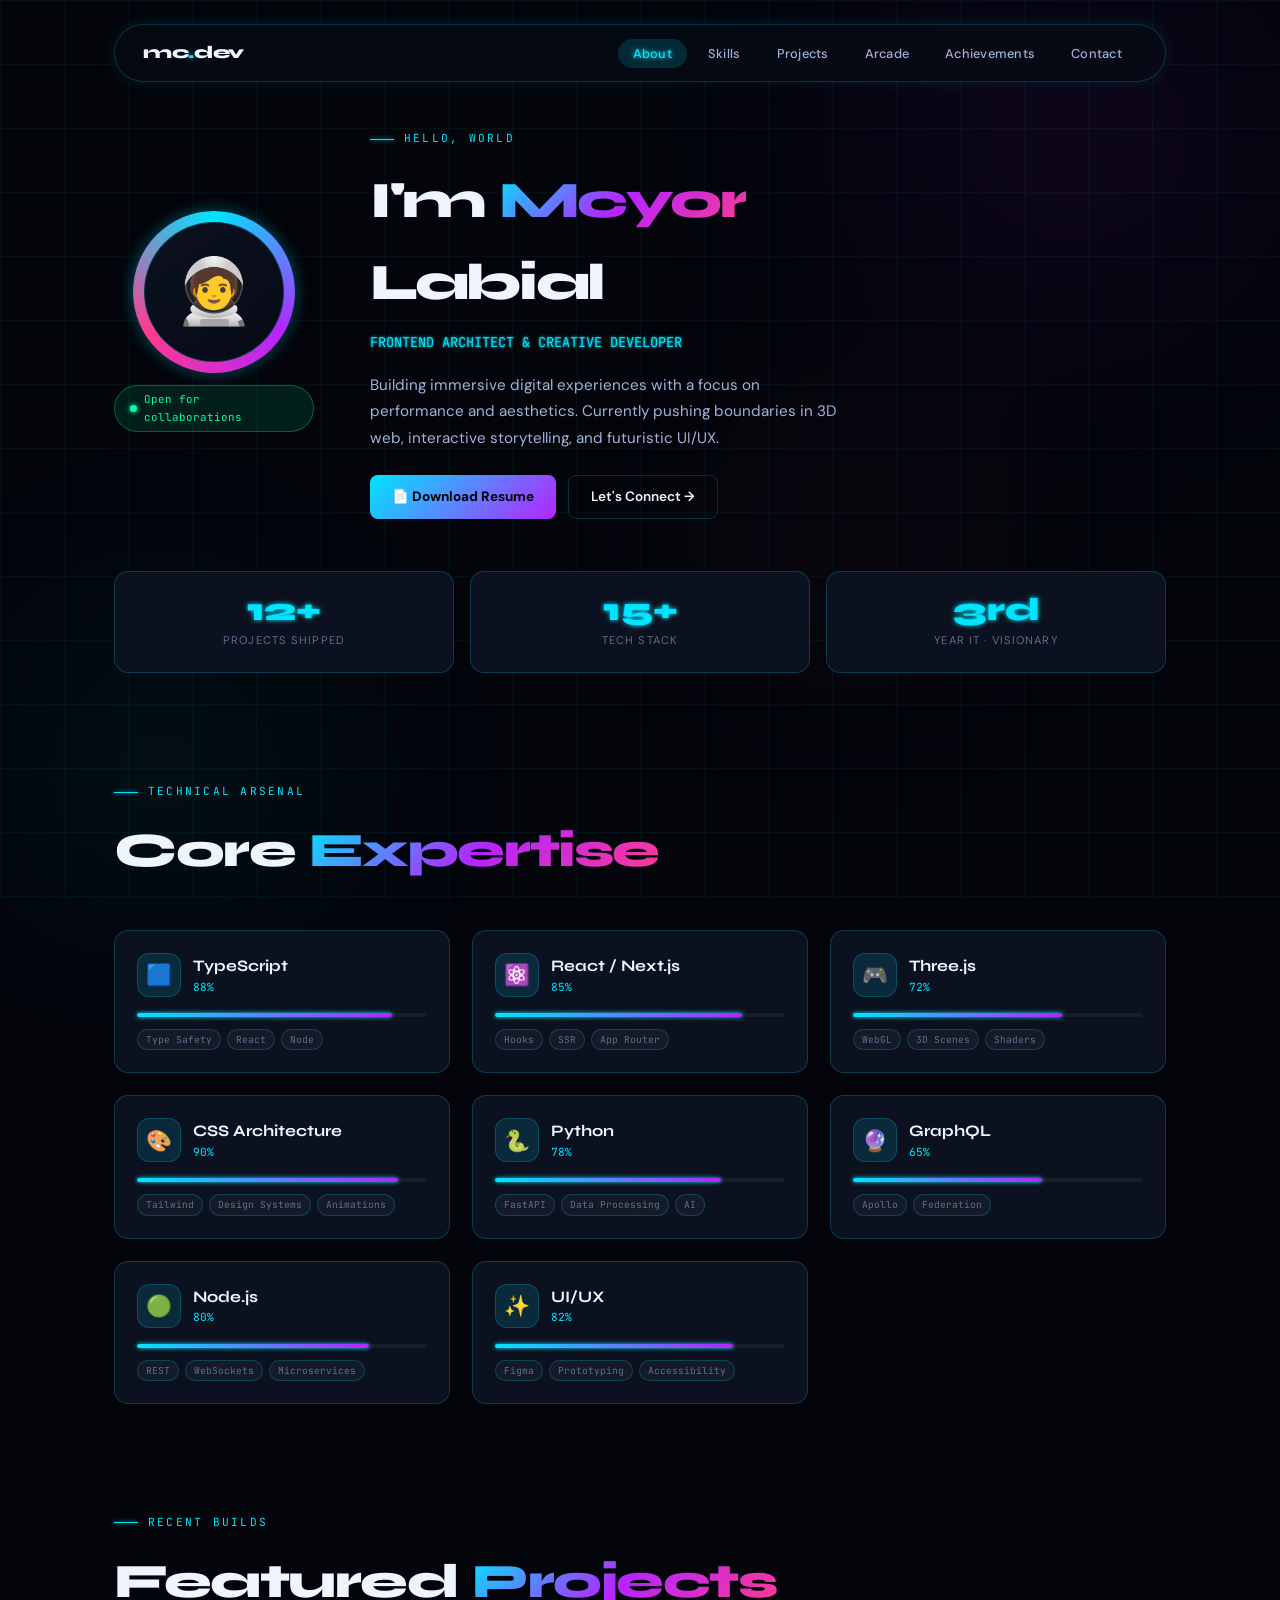
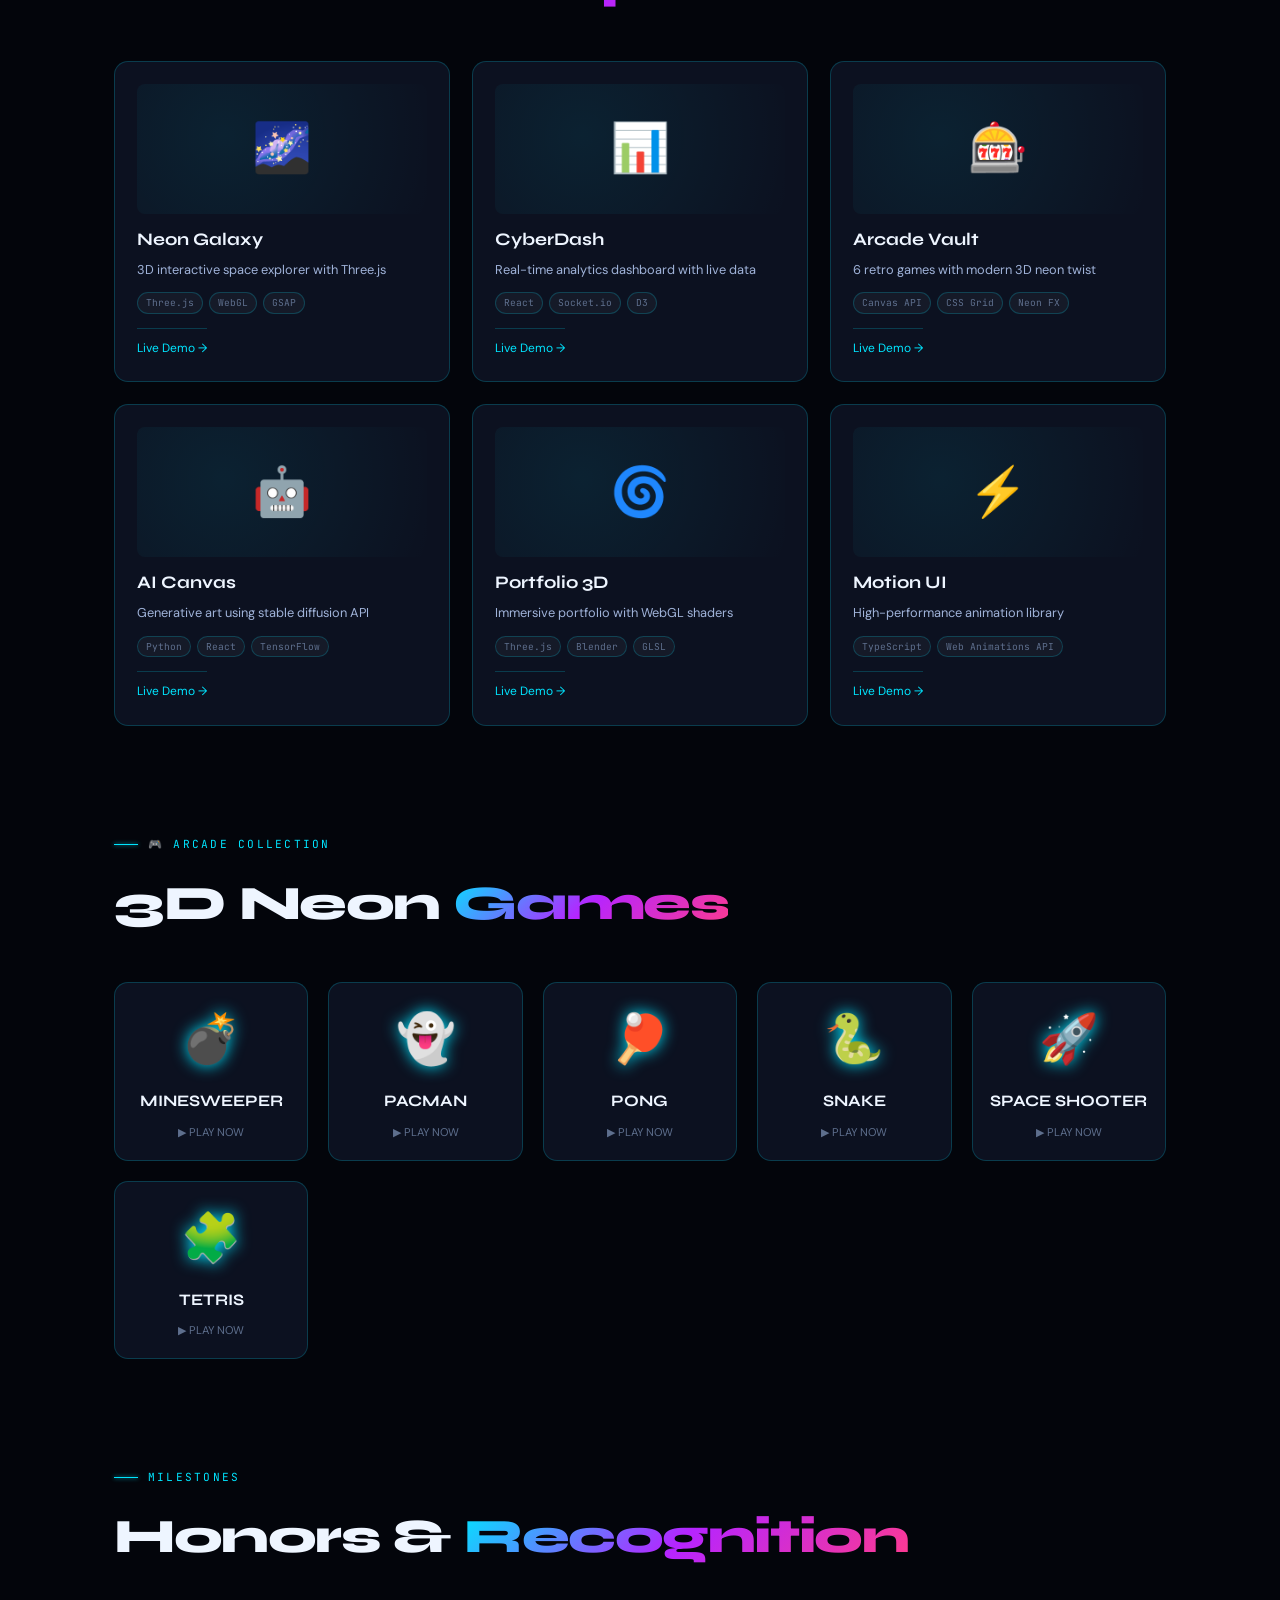
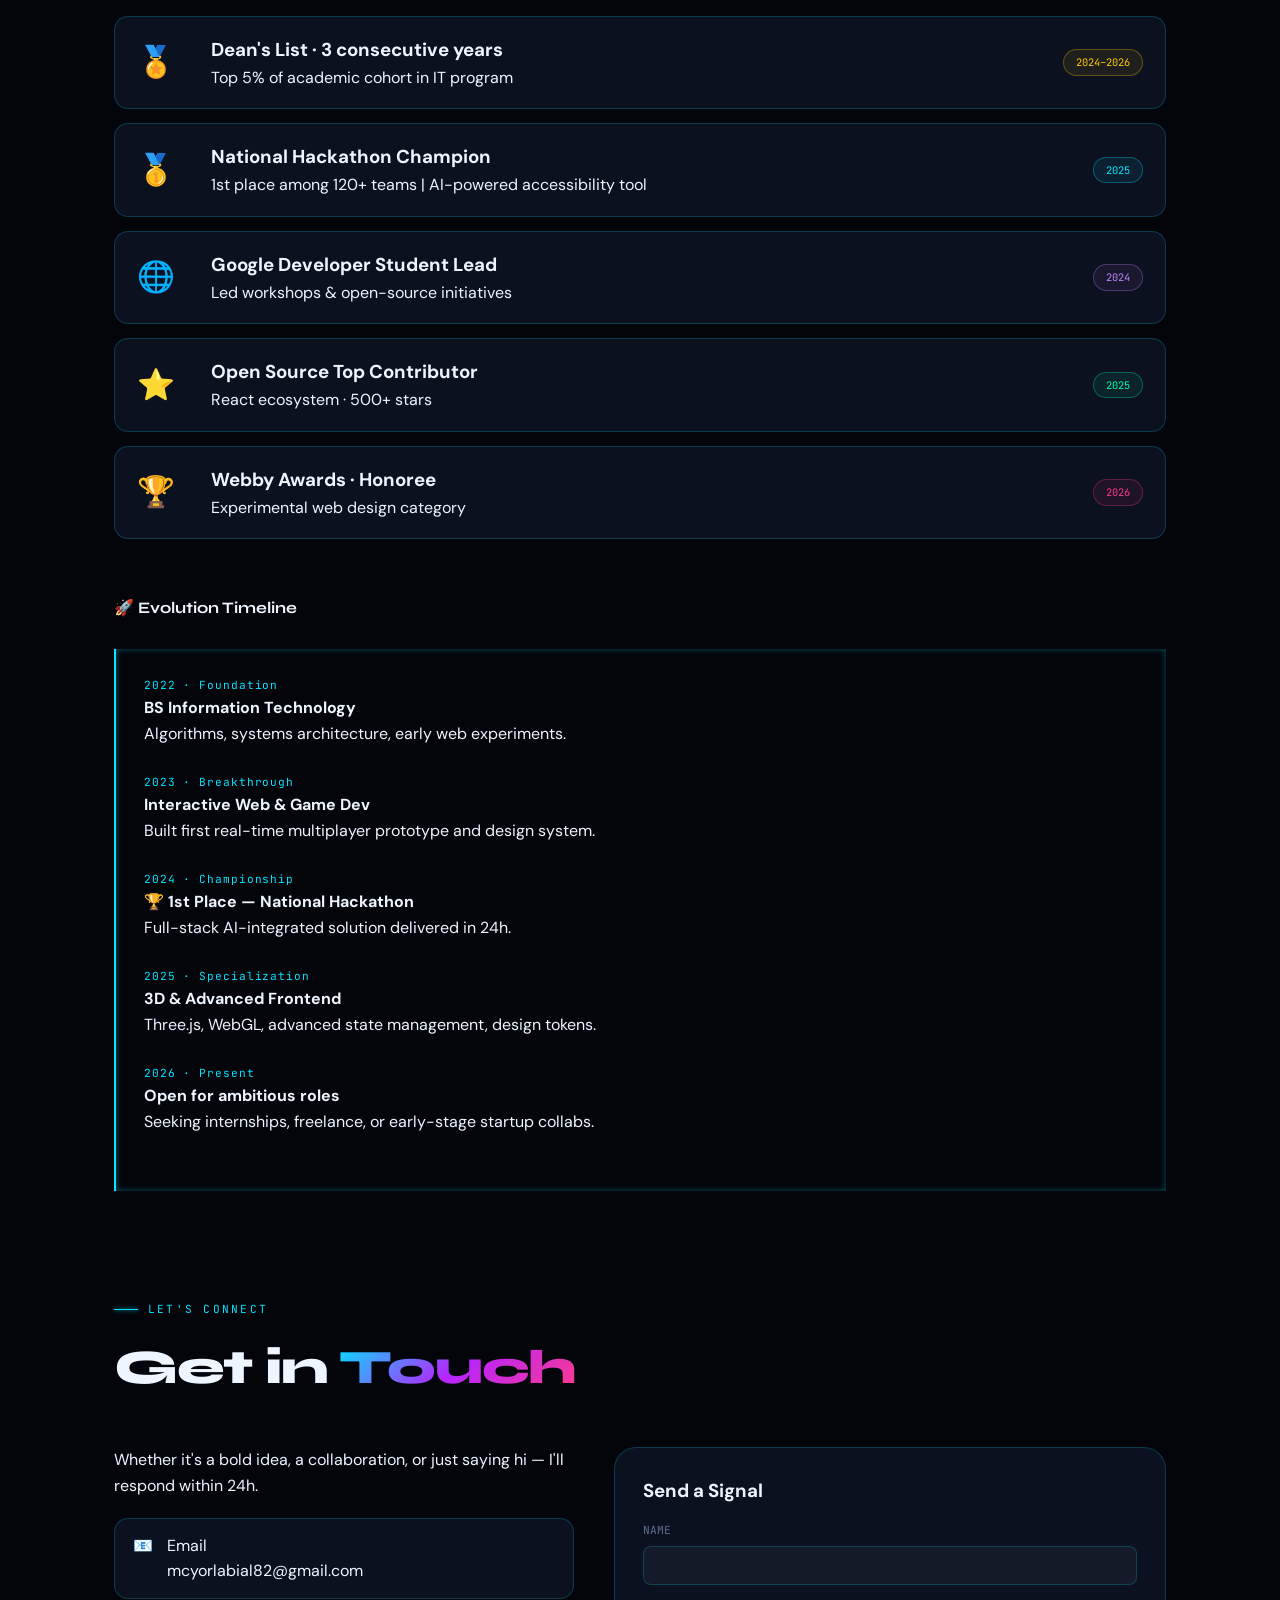
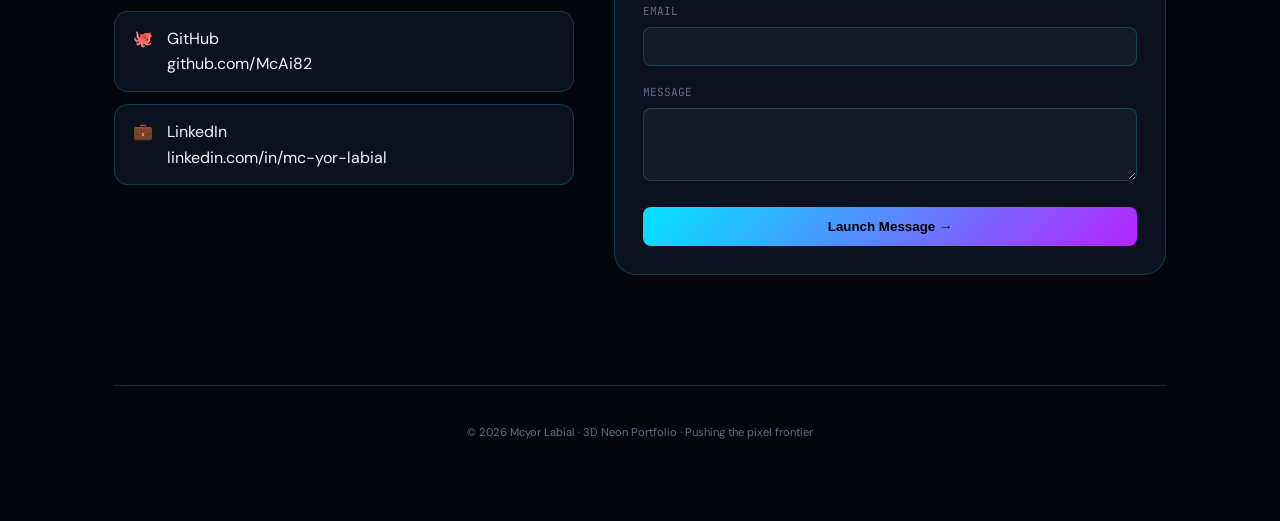
==== index.html @ 3d8fa208 "Create index.html as the main entry point for the portfolio website" ====
<!doctype html>
<html lang="en">
  <head>
    <meta charset="UTF-8" />
    <meta name="viewport" content="width=device-width, initial-scale=1.0" />
    <meta
      name="description"
      content="Mcyor Labial — IT Student & Frontend Architect. Modern web experiences with 3D neon aesthetics."
    />
    <meta name="author" content="Mcyor Labial" />
    <title>Mcyor Labial · 3D Neon Portfolio | Arcade Collection</title>

    <!-- fonts -->
    <link
      href="https://fonts.googleapis.com/css2?family=Syne:wght@400;600;700;800&family=DM+Sans:ital,wght@0,300;0,400;0,500;0,600;1,400&family=JetBrains+Mono:wght@400;500&display=swap"
      rel="stylesheet"
    />
    <link rel="stylesheet" href="styles.css" />
  </head>
  <body>
    <div class="aurora">
      <div class="aurora-orb"></div>
      <div class="aurora-orb"></div>
      <div class="aurora-orb"></div>
    </div>
    <div id="particles"></div>

    <div class="wrap">
      <nav id="navbar">
        <a
          href="#"
          class="logo"
          onclick="
            scrollToSection('about');
            return false;
          "
          >mc<em>.</em>dev</a
        >
        <button class="hamburger" id="hamburgerBtn">
          <span></span><span></span><span></span>
        </button>
        <ul class="nav-links" id="navLinks">
          <li><a href="#" data-section="about" class="active">About</a></li>
          <li><a href="#" data-section="skills">Skills</a></li>
          <li><a href="#" data-section="projects">Projects</a></li>
          <li><a href="#" data-section="games">Arcade</a></li>
          <li><a href="#" data-section="achievements">Achievements</a></li>
          <li><a href="#" data-section="contact">Contact</a></li>
        </ul>
      </nav>

      <section id="about" class="section">
        <div class="about-grid">
          <div class="avatar-wrap reveal">
            <div class="avatar">
              <div class="avatar-ring"></div>
              <div class="avatar-face">🧑‍🚀</div>
            </div>
            <div class="avail-badge pulse-glow">
              <span class="avail-dot"></span>Open for collaborations
            </div>
          </div>
          <div class="about-copy">
            <div class="s-label reveal">Hello, World</div>
            <h1 class="reveal blink-text">I'm <em>Mcyor</em><br />Labial</h1>
            <p class="role-tag reveal blink-cyan">
              FRONTEND ARCHITECT & CREATIVE DEVELOPER
            </p>
            <p class="bio reveal">
              Building immersive digital experiences with a focus on performance
              and aesthetics. Currently pushing boundaries in 3D web,
              interactive storytelling, and futuristic UI/UX.
            </p>
            <div class="btn-row reveal">
              <a href="cv.html" target="_blank" class="btn btn-solid"
                >📄 Download Resume</a
              >
              <a
                href="#"
                class="btn btn-ghost"
                onclick="
                  scrollToSection('contact');
                  return false;
                "
                >Let's Connect →</a
              >
            </div>
          </div>
        </div>
        <div class="stats-row">
          <div class="stat-card reveal blink-border">
            <div class="stat-n" id="stat1">0+</div>
            <div class="stat-l">Projects Shipped</div>
          </div>
          <div class="stat-card reveal blink-border">
            <div class="stat-n" id="stat2">0+</div>
            <div class="stat-l">Tech Stack</div>
          </div>
          <div class="stat-card reveal blink-border">
            <div class="stat-n">3rd</div>
            <div class="stat-l">Year IT · Visionary</div>
          </div>
        </div>
      </section>

      <section id="skills" class="section">
        <div class="s-label reveal">Technical Arsenal</div>
        <div class="s-title reveal">Core <em>Expertise</em></div>
        <div class="skills-grid" id="skillsGrid"></div>
      </section>

      <section id="projects" class="section">
        <div class="s-label reveal">Recent Builds</div>
        <div class="s-title reveal">Featured <em>Projects</em></div>
        <div class="projects-grid" id="projectsGrid"></div>
      </section>

      <!-- GAMES ARCADE SECTION with functional links -->
      <section id="games" class="section">
        <div class="s-label reveal">🎮 Arcade Collection</div>
        <div class="s-title reveal">3D Neon <em>Games</em></div>
        <div class="games-grid" id="gamesGrid"></div>
      </section>

      <section id="achievements" class="section">
        <div class="s-label reveal">Milestones</div>
        <div class="s-title reveal">Honors & <em>Recognition</em></div>
        <div class="ach-list" id="achList"></div>
        <div class="timeline reveal">
          <div class="tl-heading">🚀 Evolution Timeline</div>
          <div class="tl-list">
            <div class="tl-item">
              <div class="tl-year">2022 · Foundation</div>
              <div class="tl-ev">BS Information Technology</div>
              <div class="tl-detail">
                Algorithms, systems architecture, early web experiments.
              </div>
            </div>
            <div class="tl-item">
              <div class="tl-year">2023 · Breakthrough</div>
              <div class="tl-ev">Interactive Web & Game Dev</div>
              <div class="tl-detail">
                Built first real-time multiplayer prototype and design system.
              </div>
            </div>
            <div class="tl-item">
              <div class="tl-year">2024 · Championship</div>
              <div class="tl-ev">🏆 1st Place — National Hackathon</div>
              <div class="tl-detail">
                Full-stack AI-integrated solution delivered in 24h.
              </div>
            </div>
            <div class="tl-item">
              <div class="tl-year">2025 · Specialization</div>
              <div class="tl-ev">3D & Advanced Frontend</div>
              <div class="tl-detail">
                Three.js, WebGL, advanced state management, design tokens.
              </div>
            </div>
            <div class="tl-item">
              <div class="tl-year">2026 · Present</div>
              <div class="tl-ev blink-cyan">Open for ambitious roles</div>
              <div class="tl-detail">
                Seeking internships, freelance, or early-stage startup collabs.
              </div>
            </div>
          </div>
        </div>
      </section>

      <section id="contact" class="section">
        <div class="s-label reveal">Let's Connect</div>
        <div class="s-title reveal">Get in <em>Touch</em></div>
        <div class="contact-grid">
          <div>
            <p class="contact-intro" style="margin-bottom: 1.2rem">
              Whether it's a bold idea, a collaboration, or just saying hi —
              I'll respond within 24h.
            </p>
            <div class="contact-links">
              <a href="mailto:mcyorlabial82@gmail.com" class="c-link"
                ><div class="c-link-icon">📧</div>
                <div>
                  <div class="c-link-lbl">Email</div>
                  <div class="c-link-val">mcyorlabial82@gmail.com</div>
                </div></a
              >
              <a href="https://github.com/McAi82" class="c-link"
                ><div>🐙</div>
                <div>
                  <div>GitHub</div>
                  <div>github.com/McAi82</div>
                </div></a
              >
              <a
                href="https://www.linkedin.com/in/mc-yor-labial-498ab7399/"
                class="c-link"
                ><div>💼</div>
                <div>
                  <div>LinkedIn</div>
                  <div>linkedin.com/in/mc-yor-labial</div>
                </div></a
              >
            </div>
          </div>
          <div class="form-card blink-border">
            <h3 style="margin-bottom: 1rem">Send a Signal</h3>
            <form id="contactForm" onsubmit="handleFormSubmit(event)">
              <div class="fg">
                <label>Name</label><input type="text" required />
              </div>
              <div class="fg">
                <label>Email</label><input type="email" required />
              </div>
              <div class="fg">
                <label>Message</label><textarea rows="3" required></textarea>
              </div>
              <button type="submit" class="submit-btn pulse-glow">
                Launch Message →
              </button>
            </form>
          </div>
        </div>
      </section>
      <footer>
        © 2026 Mcyor Labial · 3D Neon Portfolio ·
        <span class="blink-cyan">Pushing the pixel frontier</span>
      </footer>
    </div>

    <script src="script.js"></script>
  </body>
</html>
---- styles.css ----
* {
        margin: 0;
        padding: 0;
        box-sizing: border-box;
      }

      :root {
        --void: #03050b;
        --deep: #070b16;
        --surface: #0f1422;
        --card: #0c1120;
        --card-h: #131a30;
        --border: rgba(0, 229, 255, 0.2);
        --border-h: rgba(0, 229, 255, 0.5);
        --cyan: #00e5ff;
        --cyan-dim: rgba(0, 229, 255, 0.12);
        --cyan-glow: rgba(0, 229, 255, 0.35);
        --violet: #b624ff;
        --pink: #ff3b8e;
        --emerald: #00ffaa;
        --amber: #ffcc00;
        --t1: #eef5ff;
        --t2: #a0b3d9;
        --t3: #5e6f8d;
        --t4: #2a3448;
        --sans: "DM Sans", sans-serif;
        --display: "Syne", sans-serif;
        --mono: "JetBrains Mono", monospace;
        --r-sm: 8px;
        --r-md: 14px;
        --r-lg: 22px;
        --r-xl: 32px;
        --ease: cubic-bezier(0.2, 0.9, 0.4, 1.1);
      }

      html {
        scroll-behavior: smooth;
      }

      body {
        background: var(--void);
        font-family: var(--sans);
        color: var(--t1);
        overflow-x: hidden;
        line-height: 1.6;
      }

      /* enhanced 3D grid + aurora */
      body::before {
        content: "";
        position: fixed;
        inset: 0;
        background-image:
          linear-gradient(rgba(0, 229, 255, 0.05) 1px, transparent 1px),
          linear-gradient(90deg, rgba(0, 229, 255, 0.05) 1px, transparent 1px);
        background-size: 64px 64px;
        pointer-events: none;
        z-index: 0;
        animation: gridFloat 25s infinite alternate;
        transform-style: preserve-3d;
      }

      @keyframes gridFloat {
        0% {
          transform: translateZ(0) rotateX(0deg);
          opacity: 0.3;
        }
        100% {
          transform: translateZ(12px) rotateX(1.5deg);
          opacity: 0.8;
        }
      }

      .aurora {
        position: fixed;
        inset: 0;
        pointer-events: none;
        z-index: 0;
        overflow: hidden;
        filter: blur(90px);
        opacity: 0.5;
      }

      .aurora-orb {
        position: absolute;
        border-radius: 50%;
        filter: blur(80px);
        animation: drift 18s ease-in-out infinite alternate;
      }

      .aurora-orb:nth-child(1) {
        width: 600px;
        height: 600px;
        top: -200px;
        right: -100px;
        background: radial-gradient(
          circle,
          rgba(182, 36, 255, 0.25) 0%,
          transparent 70%
        );
        animation-duration: 22s;
      }

      .aurora-orb:nth-child(2) {
        width: 500px;
        height: 500px;
        bottom: -150px;
        left: -100px;
        background: radial-gradient(
          circle,
          rgba(0, 229, 255, 0.2) 0%,
          transparent 70%
        );
        animation-duration: 17s;
        animation-delay: -8s;
      }

      .aurora-orb:nth-child(3) {
        width: 350px;
        height: 350px;
        top: 40%;
        right: 20%;
        background: radial-gradient(
          circle,
          rgba(255, 59, 142, 0.18) 0%,
          transparent 70%
        );
        animation-duration: 25s;
        animation-delay: -14s;
      }

      @keyframes drift {
        from {
          transform: translate(0, 0) scale(1);
        }
        to {
          transform: translate(40px, 40px) scale(1.08);
        }
      }

      /* particles */
      #particles {
        position: fixed;
        inset: 0;
        pointer-events: none;
        z-index: 0;
      }

      .pt {
        position: absolute;
        width: 2px;
        height: 2px;
        border-radius: 50%;
        background: var(--cyan);
        opacity: 0;
        animation: rise var(--d, 10s) var(--dl, 0s) ease-in-out infinite;
      }

      @keyframes rise {
        0% {
          opacity: 0;
          transform: translateY(100vh) scale(0);
        }
        10% {
          opacity: 0.5;
        }
        90% {
          opacity: 0.2;
        }
        100% {
          opacity: 0;
          transform: translateY(-5vh) scale(1.5);
        }
      }

      /* BLINKING ANIMATIONS */
      @keyframes blinkSoft {
        0%,
        100% {
          opacity: 1;
          text-shadow: 0 0 2px var(--cyan);
        }
        50% {
          opacity: 0.6;
          text-shadow:
            0 0 8px var(--cyan),
            0 0 12px var(--violet);
        }
      }
      @keyframes blinkBorder {
        0%,
        100% {
          border-color: var(--border);
          box-shadow: 0 0 5px rgba(0, 229, 255, 0.2);
        }
        50% {
          border-color: var(--cyan);
          box-shadow:
            0 0 15px var(--cyan-glow),
            inset 0 0 5px var(--cyan-glow);
        }
      }
      @keyframes blinkCyan {
        0%,
        100% {
          color: var(--cyan);
        }
        50% {
          color: var(--pink);
          text-shadow: 0 0 6px var(--pink);
        }
      }
      @keyframes pulseGlow {
        0%,
        100% {
          box-shadow: 0 0 5px var(--cyan);
        }
        50% {
          box-shadow:
            0 0 20px var(--cyan),
            0 0 10px var(--violet);
        }
      }

      .blink-text {
        animation: blinkSoft 1.8s ease-in-out infinite;
      }
      .blink-border {
        animation: blinkBorder 2s ease-in-out infinite;
      }
      .blink-cyan {
        animation: blinkCyan 2.2s ease-in-out infinite;
      }
      .pulse-glow {
        animation: pulseGlow 1.5s ease-in-out infinite;
      }

      /* main wrapper */
      .wrap {
        position: relative;
        z-index: 2;
        max-width: 1100px;
        margin: 0 auto;
        padding: 24px 24px 80px;
      }

      /* sticky navigation - glassmorphic 3D */
      nav {
        display: flex;
        align-items: center;
        justify-content: space-between;
        padding: 14px 28px;
        background: rgba(7, 11, 22, 0.75);
        backdrop-filter: blur(20px);
        border: 1px solid var(--border);
        border-radius: 80px;
        margin-bottom: 48px;
        position: sticky;
        top: 20px;
        z-index: 100;
        transition: all 0.2s var(--ease);
        box-shadow: 0 0 15px rgba(0, 229, 255, 0.1);
      }

      .logo {
        font-family: var(--display);
        font-weight: 800;
        font-size: 1.1rem;
        text-decoration: none;
        color: var(--t1);
        letter-spacing: -0.02em;
      }

      .logo em {
        color: var(--cyan);
        font-style: normal;
        text-shadow: 0 0 5px var(--cyan);
        animation: blinkSoft 1.8s ease-in-out infinite;
      }

      .nav-links {
        display: flex;
        gap: 6px;
        list-style: none;
      }

      .nav-links a {
        font-size: 0.8rem;
        font-weight: 500;
        color: var(--t2);
        text-decoration: none;
        padding: 6px 15px;
        border-radius: 40px;
        transition: 0.2s var(--ease);
        letter-spacing: 0.02em;
      }

      .nav-links a:hover {
        color: var(--t1);
        background: rgba(0, 229, 255, 0.15);
        box-shadow: 0 0 8px var(--cyan-glow);
      }

      .nav-links a.active {
        color: var(--cyan);
        background: rgba(0, 229, 255, 0.15);
        text-shadow: 0 0 4px var(--cyan);
      }

      .hamburger {
        display: none;
        flex-direction: column;
        gap: 5px;
        background: transparent;
        border: none;
        cursor: pointer;
      }

      .hamburger span {
        width: 20px;
        height: 2px;
        background: var(--t2);
        border-radius: 2px;
        transition: 0.2s;
      }

      .section {
        scroll-margin-top: 100px;
        margin-bottom: 110px;
      }

      .s-label {
        display: flex;
        align-items: center;
        gap: 10px;
        font-family: var(--mono);
        font-size: 0.7rem;
        letter-spacing: 0.2em;
        color: var(--cyan);
        text-transform: uppercase;
        margin-bottom: 12px;
      }

      .s-label::before {
        content: "";
        width: 24px;
        height: 1px;
        background: var(--cyan);
        box-shadow: 0 0 4px var(--cyan);
      }

      .s-title {
        font-family: var(--display);
        font-size: clamp(2rem, 4vw, 3rem);
        font-weight: 800;
        letter-spacing: -0.03em;
        margin-bottom: 40px;
        color: var(--t1);
      }

      .s-title em {
        font-style: normal;
        background: linear-gradient(
          135deg,
          var(--cyan),
          var(--violet),
          var(--pink)
        );
        -webkit-background-clip: text;
        background-clip: text;
        -webkit-text-fill-color: transparent;
      }

      .reveal {
        opacity: 0;
        transform: translateY(28px);
        transition:
          opacity 0.7s var(--ease),
          transform 0.7s var(--ease);
      }

      .reveal.visible {
        opacity: 1;
        transform: translateY(0);
      }

      .about-grid {
        display: grid;
        grid-template-columns: 200px 1fr;
        gap: 56px;
        align-items: center;
        margin-bottom: 52px;
      }

      .avatar-wrap {
        display: flex;
        flex-direction: column;
        align-items: center;
        gap: 18px;
      }

      .avatar {
        position: relative;
        width: 150px;
        height: 150px;
      }

      .avatar-ring {
        position: absolute;
        inset: -6px;
        border-radius: 50%;
        background: conic-gradient(
          var(--cyan),
          var(--violet),
          var(--pink),
          var(--cyan)
        );
        animation: spin 6s linear infinite;
        box-shadow: 0 0 15px var(--cyan-glow);
      }

      @keyframes spin {
        to {
          transform: rotate(360deg);
        }
      }

      .avatar-face {
        position: absolute;
        inset: 5px;
        border-radius: 50%;
        background: linear-gradient(145deg, var(--card), var(--deep));
        display: flex;
        align-items: center;
        justify-content: center;
        font-size: 4rem;
        border: 1px solid var(--border);
      }

      .avail-badge {
        display: flex;
        align-items: center;
        gap: 7px;
        font-family: var(--mono);
        font-size: 0.68rem;
        color: var(--emerald);
        background: rgba(0, 255, 170, 0.1);
        border: 1px solid rgba(0, 255, 170, 0.3);
        padding: 5px 15px;
        border-radius: 60px;
      }

      .avail-dot {
        width: 7px;
        height: 7px;
        background: var(--emerald);
        border-radius: 50%;
        animation: pulse 2s infinite;
        box-shadow: 0 0 5px var(--emerald);
      }

      @keyframes pulse {
        0% {
          box-shadow: 0 0 0 0 rgba(0, 255, 170, 0.5);
        }
        100% {
          box-shadow: 0 0 0 6px rgba(0, 255, 170, 0);
        }
      }

      .about-copy h1 {
        font-family: var(--display);
        font-size: clamp(1.9rem, 4vw, 3.2rem);
        font-weight: 800;
        letter-spacing: -0.045em;
        margin-bottom: 8px;
      }

      .about-copy h1 em {
        font-style: normal;
        background: linear-gradient(
          135deg,
          var(--cyan),
          var(--violet),
          var(--pink)
        );
        -webkit-background-clip: text;
        background-clip: text;
        -webkit-text-fill-color: transparent;
      }

      .role-tag {
        font-family: var(--mono);
        font-size: 0.85rem;
        color: var(--cyan);
        margin-bottom: 18px;
        text-shadow: 0 0 3px var(--cyan);
      }

      .bio {
        font-size: 0.95rem;
        color: var(--t2);
        line-height: 1.75;
        max-width: 480px;
        margin-bottom: 24px;
      }

      .btn-row {
        display: flex;
        gap: 12px;
        flex-wrap: wrap;
      }

      .btn {
        display: inline-flex;
        align-items: center;
        gap: 8px;
        font-weight: 600;
        font-size: 0.85rem;
        text-decoration: none;
        padding: 10px 22px;
        border-radius: var(--r-sm);
        transition: 0.25s var(--ease);
      }

      .btn-solid {
        background: linear-gradient(135deg, var(--cyan), var(--violet));
        color: #000;
        font-weight: 700;
      }

      .btn-solid:hover {
        background: linear-gradient(135deg, var(--violet), var(--cyan));
        box-shadow: 0 0 20px var(--cyan-glow);
        transform: translateY(-2px);
      }

      .btn-ghost {
        background: transparent;
        color: var(--t1);
        border: 1px solid var(--border);
      }

      .btn-ghost:hover {
        border-color: var(--cyan);
        background: rgba(0, 229, 255, 0.1);
        transform: translateY(-2px);
        box-shadow: 0 0 12px var(--cyan-glow);
      }

      .stats-row {
        display: grid;
        grid-template-columns: repeat(3, 1fr);
        gap: 16px;
      }

      .stat-card {
        background: var(--card);
        border: 1px solid var(--border);
        border-radius: var(--r-md);
        padding: 22px;
        text-align: center;
        transition: 0.3s var(--ease);
        backdrop-filter: blur(4px);
      }

      .stat-card:hover {
        border-color: var(--cyan);
        background: var(--card-h);
        transform: translateY(-5px);
        box-shadow: 0 0 20px rgba(0, 229, 255, 0.15);
      }

      .stat-n {
        font-family: var(--display);
        font-size: 2rem;
        font-weight: 800;
        color: var(--cyan);
        line-height: 1;
        margin-bottom: 6px;
        text-shadow: 0 0 5px var(--cyan);
      }

      .stat-l {
        font-size: 0.7rem;
        text-transform: uppercase;
        letter-spacing: 0.1em;
        color: var(--t3);
      }

      /* GAMES GRID SECTION */
      .games-grid {
        display: grid;
        grid-template-columns: repeat(auto-fill, minmax(180px, 1fr));
        gap: 20px;
        margin-top: 30px;
      }

      .game-card {
        background: var(--card);
        border: 1px solid var(--border);
        border-radius: var(--r-md);
        padding: 18px 12px;
        text-align: center;
        transition: 0.3s var(--ease);
        text-decoration: none;
        color: var(--t1);
        display: flex;
        flex-direction: column;
        align-items: center;
        gap: 10px;
      }

      .game-card:hover {
        border-color: var(--cyan);
        transform: translateY(-8px) scale(1.02);
        background: var(--card-h);
        box-shadow: 0 0 25px rgba(0, 229, 255, 0.2);
      }

      .game-emoji {
        font-size: 3rem;
        filter: drop-shadow(0 0 8px var(--cyan));
      }

      .game-title {
        font-family: var(--display);
        font-weight: 700;
        font-size: 1rem;
      }

      .skills-grid,
      .projects-grid {
        display: grid;
        grid-template-columns: repeat(auto-fill, minmax(280px, 1fr));
        gap: 22px;
      }

      .skill-card,
      .proj-card {
        background: var(--card);
        border: 1px solid var(--border);
        border-radius: var(--r-md);
        padding: 22px;
        transition: 0.3s var(--ease);
      }

      .skill-card:hover,
      .proj-card:hover {
        border-color: var(--cyan);
        transform: translateY(-6px);
        background: var(--card-h);
        box-shadow: 0 0 15px rgba(0, 229, 255, 0.1);
      }

      .sk-head {
        display: flex;
        align-items: center;
        gap: 12px;
        margin-bottom: 16px;
      }

      .sk-icon {
        width: 44px;
        height: 44px;
        background: var(--cyan-dim);
        border-radius: 12px;
        display: flex;
        align-items: center;
        justify-content: center;
        font-size: 1.3rem;
        border: 1px solid var(--border);
      }

      .sk-name {
        font-family: var(--display);
        font-weight: 700;
        font-size: 1rem;
      }

      .sk-pct {
        font-family: var(--mono);
        font-size: 0.7rem;
        color: var(--cyan);
      }

      .sk-track {
        height: 4px;
        background: rgba(255, 255, 255, 0.05);
        border-radius: 10px;
        margin: 12px 0 12px;
      }

      .sk-fill {
        width: 0%;
        height: 100%;
        background: linear-gradient(90deg, var(--cyan), var(--violet));
        border-radius: 10px;
        transition: width 1s cubic-bezier(0.2, 0.9, 0.4, 1.1);
        box-shadow: 0 0 4px var(--cyan);
      }

      .sk-tags {
        display: flex;
        flex-wrap: wrap;
        gap: 6px;
      }

      .sk-tag,
      .st-tag {
        font-family: var(--mono);
        font-size: 0.6rem;
        background: rgba(255, 255, 255, 0.04);
        border: 1px solid var(--border);
        padding: 2px 8px;
        border-radius: 20px;
        color: var(--t3);
      }

      .proj-thumb {
        height: 130px;
        display: flex;
        align-items: center;
        justify-content: center;
        font-size: 3rem;
        margin-bottom: 12px;
        border-radius: var(--r-sm);
        background: radial-gradient(
          circle at 30% 40%,
          rgba(0, 229, 255, 0.08),
          transparent
        );
      }

      .proj-title {
        font-family: var(--display);
        font-weight: 700;
        font-size: 1.1rem;
        margin: 8px 0 6px;
      }

      .proj-desc {
        font-size: 0.8rem;
        color: var(--t2);
        margin-bottom: 12px;
      }

      .proj-stack {
        display: flex;
        gap: 6px;
        flex-wrap: wrap;
        margin: 12px 0 6px;
      }

      .proj-link {
        display: inline-flex;
        align-items: center;
        gap: 6px;
        font-size: 0.75rem;
        color: var(--cyan);
        text-decoration: none;
        border-top: 1px solid var(--border);
        padding-top: 10px;
        margin-top: 8px;
        transition: 0.2s;
      }

      .proj-link:hover {
        color: var(--pink);
        gap: 10px;
      }

      .ach-list {
        display: flex;
        flex-direction: column;
        gap: 14px;
      }

      .ach-item {
        display: grid;
        grid-template-columns: 56px 1fr auto;
        gap: 18px;
        background: var(--card);
        border: 1px solid var(--border);
        border-radius: var(--r-md);
        padding: 18px 22px;
        align-items: center;
        transition: 0.25s;
      }

      .ach-item:hover {
        background: var(--card-h);
        transform: translateX(6px);
        border-color: var(--cyan);
      }

      .badge {
        font-family: var(--mono);
        font-size: 0.65rem;
        padding: 4px 12px;
        border-radius: 50px;
      }

      .b-gold {
        color: var(--amber);
        border: 1px solid rgba(255, 204, 0, 0.3);
        background: rgba(255, 204, 0, 0.08);
      }
      .b-cyan {
        color: var(--cyan);
        border: 1px solid rgba(0, 229, 255, 0.3);
        background: rgba(0, 229, 255, 0.08);
      }
      .b-violet {
        color: #c084fc;
        border: 1px solid rgba(192, 132, 252, 0.3);
        background: rgba(192, 132, 252, 0.07);
      }
      .b-emerald {
        color: var(--emerald);
        border: 1px solid rgba(0, 255, 170, 0.3);
        background: rgba(0, 255, 170, 0.08);
      }
      .b-pink {
        color: var(--pink);
        border: 1px solid rgba(255, 59, 142, 0.3);
        background: rgba(255, 59, 142, 0.08);
      }

      .timeline {
        margin-top: 56px;
      }
      .tl-heading {
        font-family: var(--display);
        font-weight: 700;
        margin-bottom: 28px;
      }
      .tl-list {
        padding: 28px 28px;
        border-left: 2px solid var(--cyan);
        box-shadow: inset 0 0 6px var(--cyan-glow);
      }
      .tl-item {
        margin-bottom: 28px;
      }
      .tl-year {
        font-family: var(--mono);
        font-size: 0.7rem;
        color: var(--cyan);
        letter-spacing: 0.08em;
      }
      .tl-ev {
        font-weight: 700;
        font-size: 1rem;
      }

      .contact-grid {
        display: grid;
        grid-template-columns: 1fr 1.2fr;
        gap: 40px;
      }
      .contact-links {
        display: flex;
        flex-direction: column;
        gap: 12px;
      }
      .c-link {
        display: flex;
        gap: 14px;
        background: var(--card);
        border: 1px solid var(--border);
        border-radius: var(--r-md);
        padding: 14px 18px;
        text-decoration: none;
        color: var(--t1);
        transition: 0.2s;
      }
      .c-link:hover {
        background: var(--card-h);
        transform: translateX(5px);
        border-color: var(--cyan);
      }
      .form-card {
        background: var(--card);
        border: 1px solid var(--border);
        border-radius: var(--r-lg);
        padding: 28px;
      }
      .fg {
        margin-bottom: 18px;
      }
      .fg label {
        font-family: var(--mono);
        font-size: 0.7rem;
        color: var(--t3);
        text-transform: uppercase;
        display: block;
        margin-bottom: 6px;
      }
      .fg input,
      .fg textarea {
        width: 100%;
        background: rgba(255, 255, 255, 0.04);
        border: 1px solid var(--border);
        border-radius: var(--r-sm);
        padding: 10px 14px;
        color: var(--t1);
        font-family: var(--sans);
        font-size: 0.85rem;
        transition: 0.2s;
      }
      .fg input:focus,
      .fg textarea:focus {
        border-color: var(--cyan);
        outline: none;
        box-shadow: 0 0 8px var(--cyan-glow);
      }
      .submit-btn {
        background: linear-gradient(135deg, var(--cyan), var(--violet));
        color: #000;
        font-weight: 700;
        width: 100%;
        padding: 12px;
        border: none;
        border-radius: var(--r-sm);
        cursor: pointer;
        transition: 0.2s;
      }
      .submit-btn:hover {
        filter: brightness(1.1);
        box-shadow: 0 0 12px var(--cyan-glow);
      }
      footer {
        text-align: center;
        border-top: 1px solid var(--border);
        padding-top: 38px;
        margin-top: 80px;
        font-size: 0.7rem;
        color: var(--t3);
      }

      @media (max-width: 780px) {
        .about-grid {
          grid-template-columns: 1fr;
          text-align: center;
          gap: 32px;
        }
        .stats-row {
          gap: 12px;
        }
        .contact-grid {
          grid-template-columns: 1fr;
        }
        .nav-links {
          display: none;
          position: absolute;
          top: 70px;
          left: 20px;
          right: 20px;
          background: var(--deep);
          backdrop-filter: blur(20px);
          flex-direction: column;
          border-radius: 20px;
          padding: 12px;
          border: 1px solid var(--border);
        }
        .nav-links.open {
          display: flex;
        }
        .hamburger {
          display: flex;
        }
        .ach-item {
          grid-template-columns: 48px 1fr;
        }
        .badge {
          grid-column: 2;
          justify-self: start;
          margin-top: 6px;
        }
        .games-grid {
          grid-template-columns: repeat(auto-fill, minmax(140px, 1fr));
        }
      }
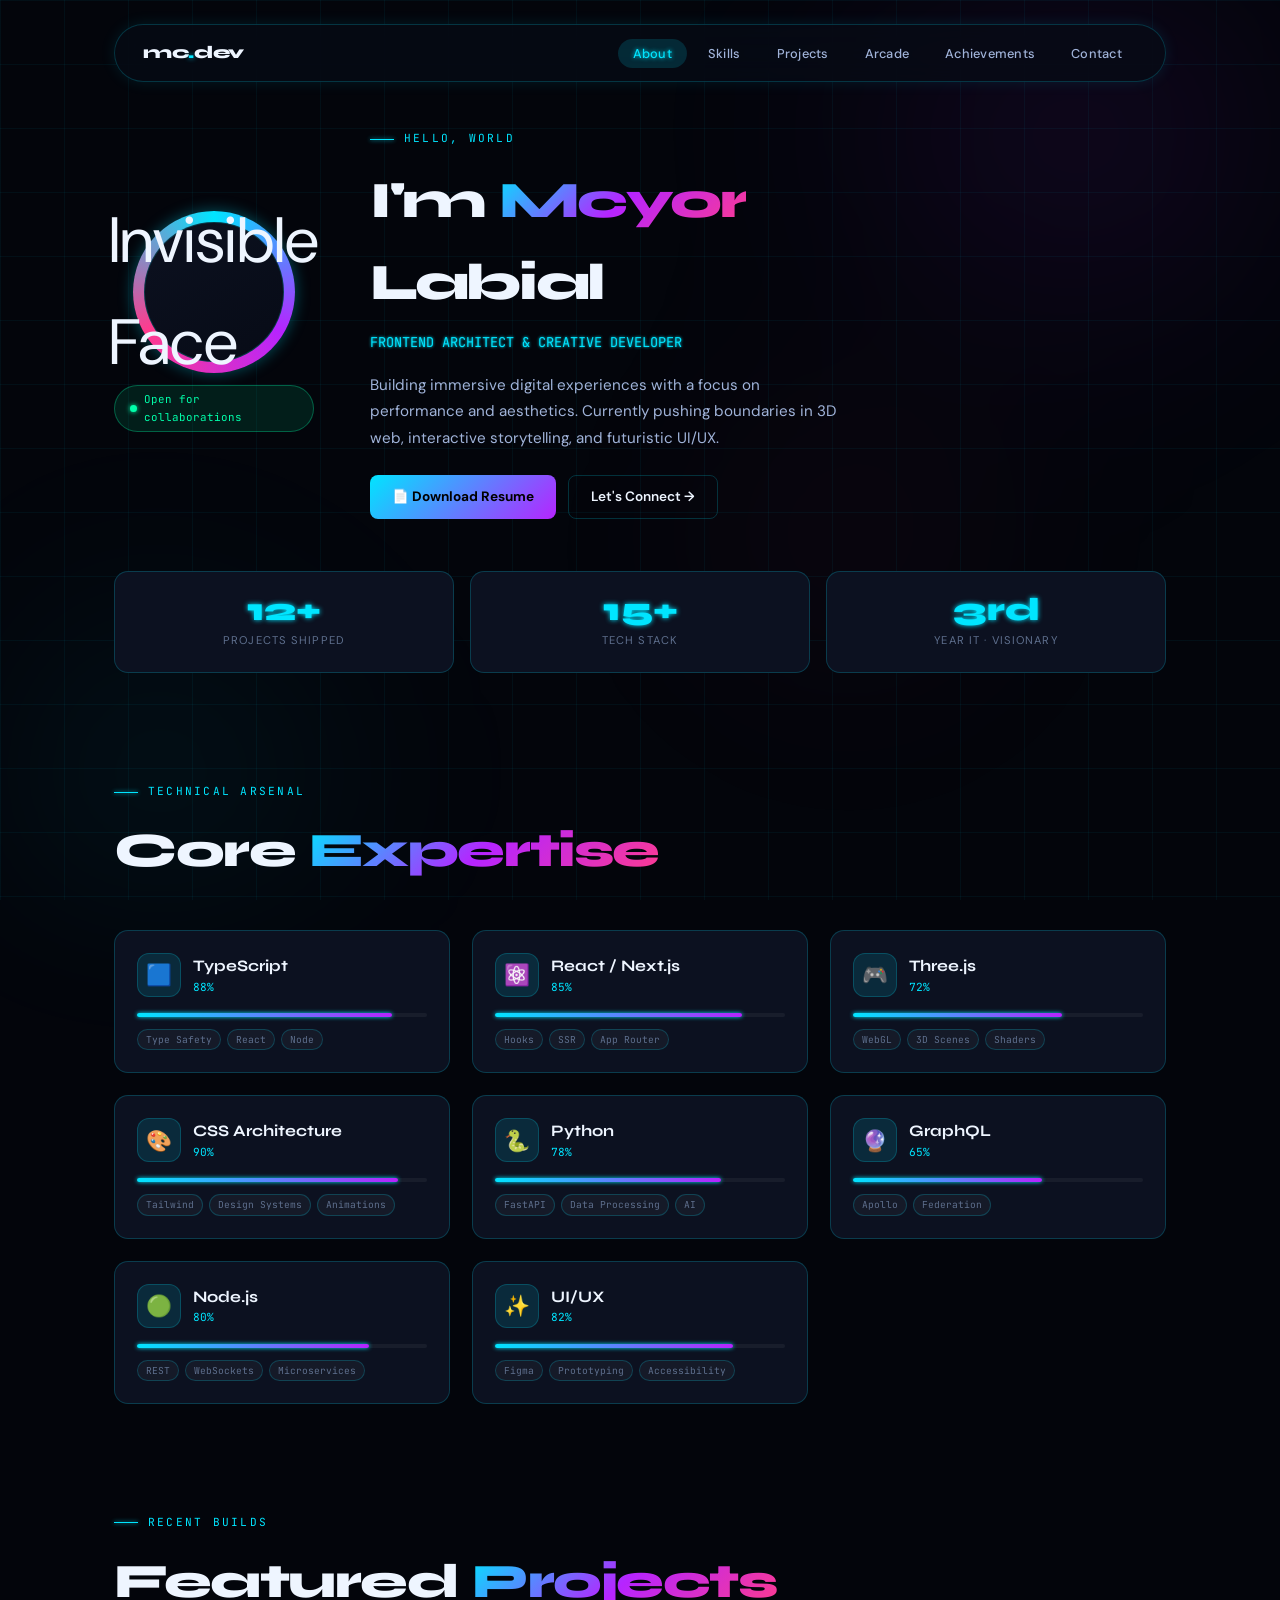
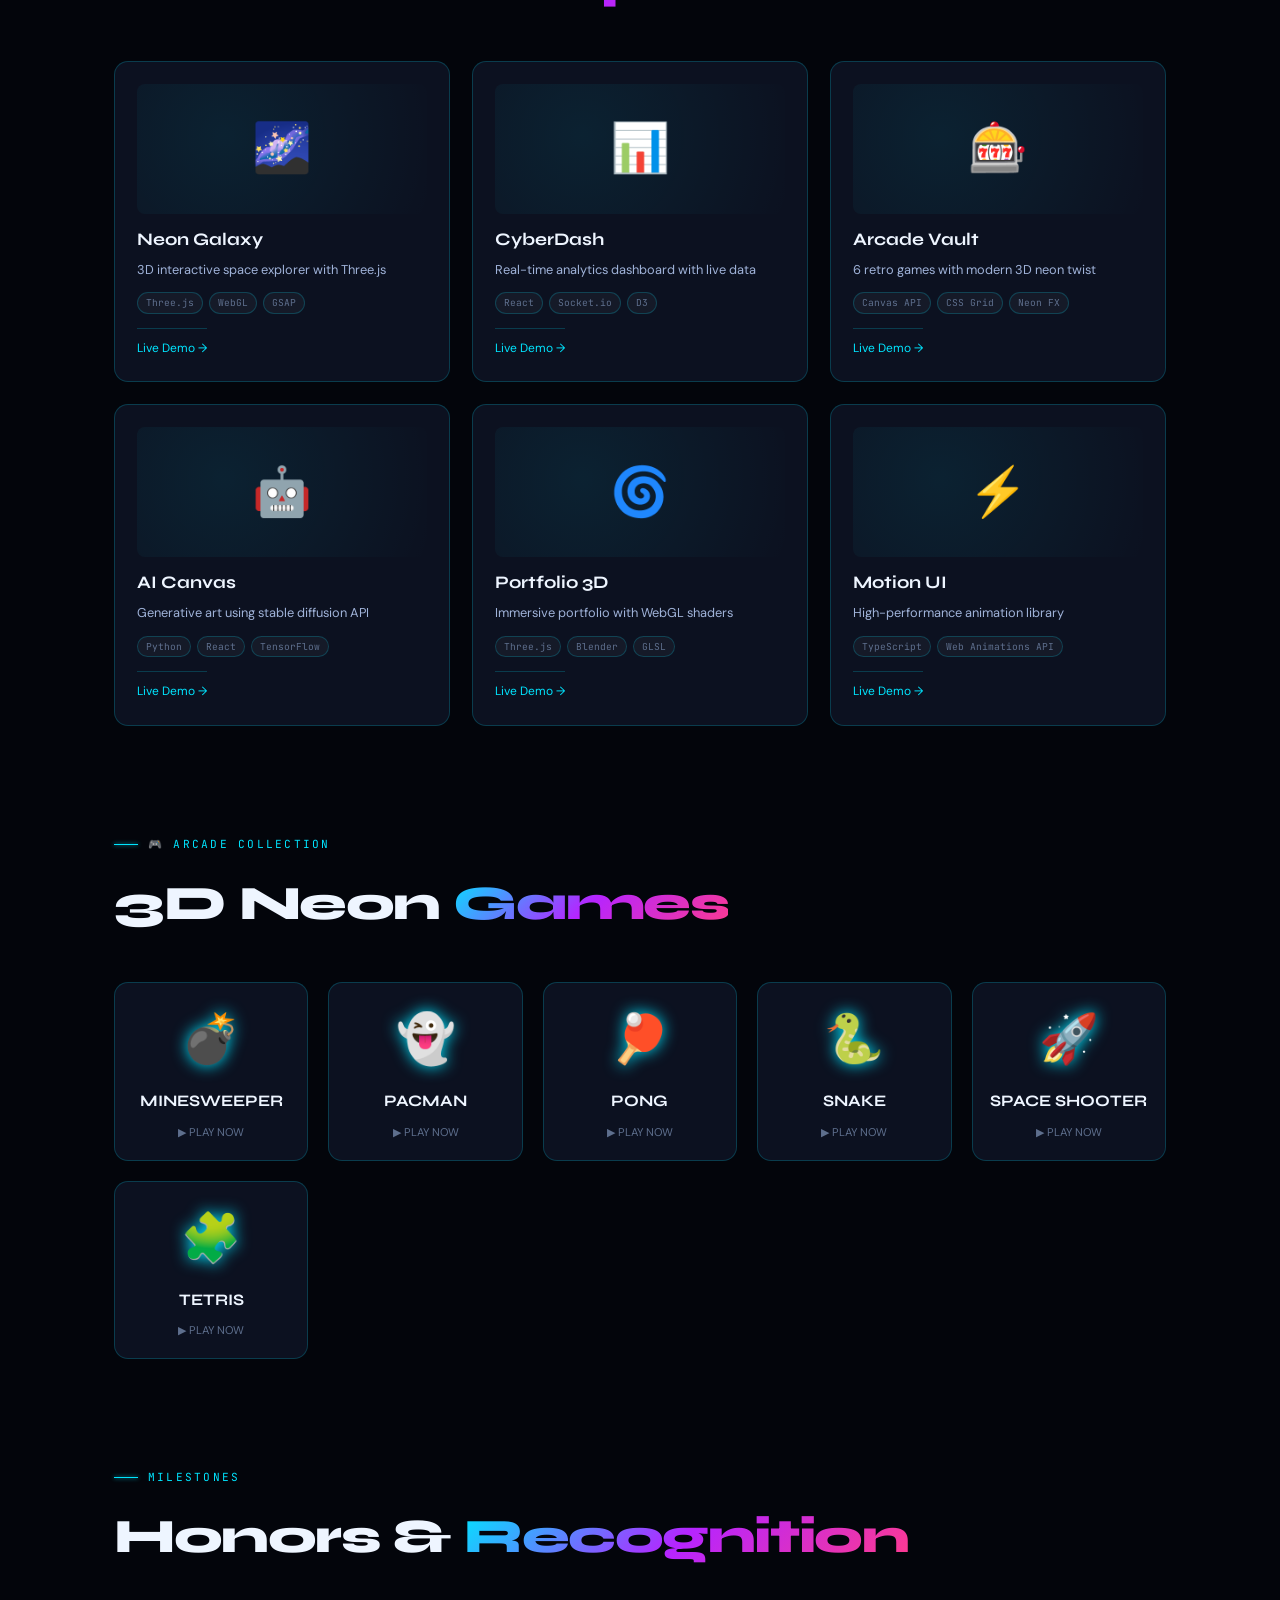
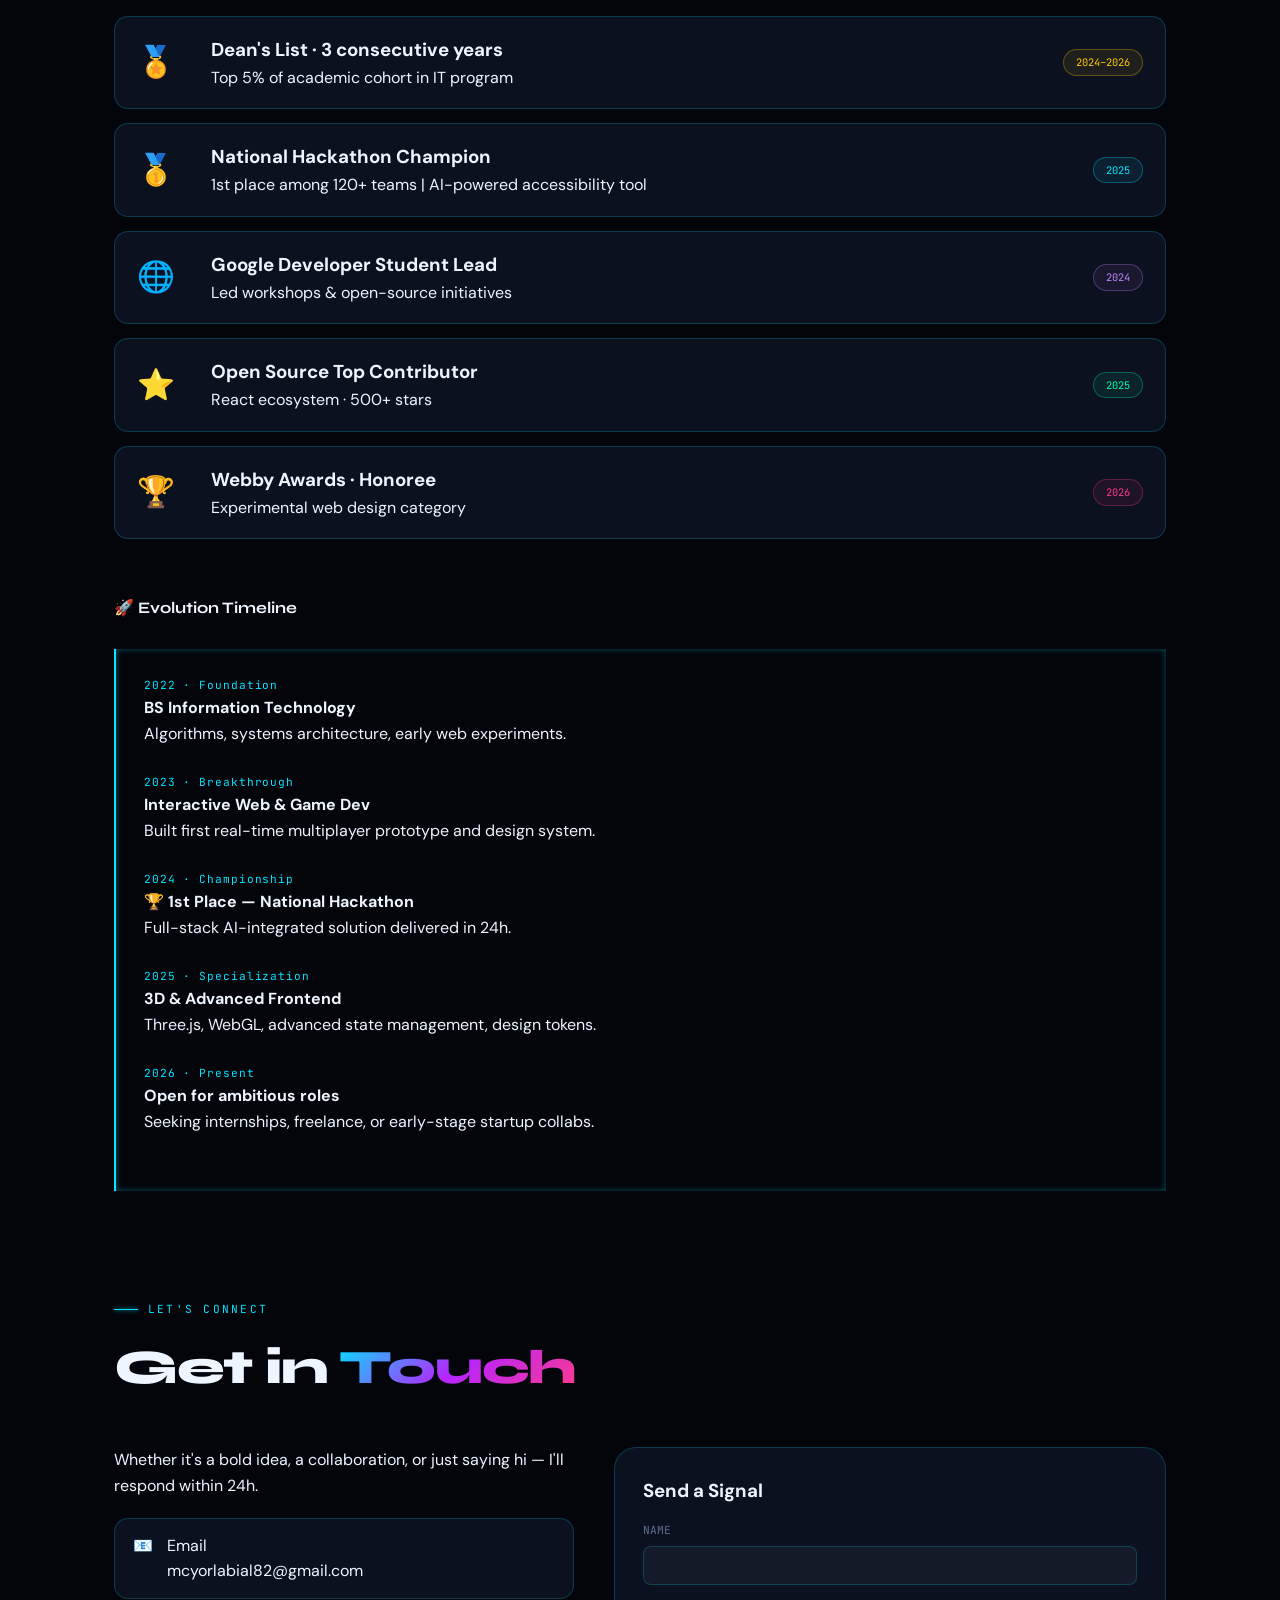
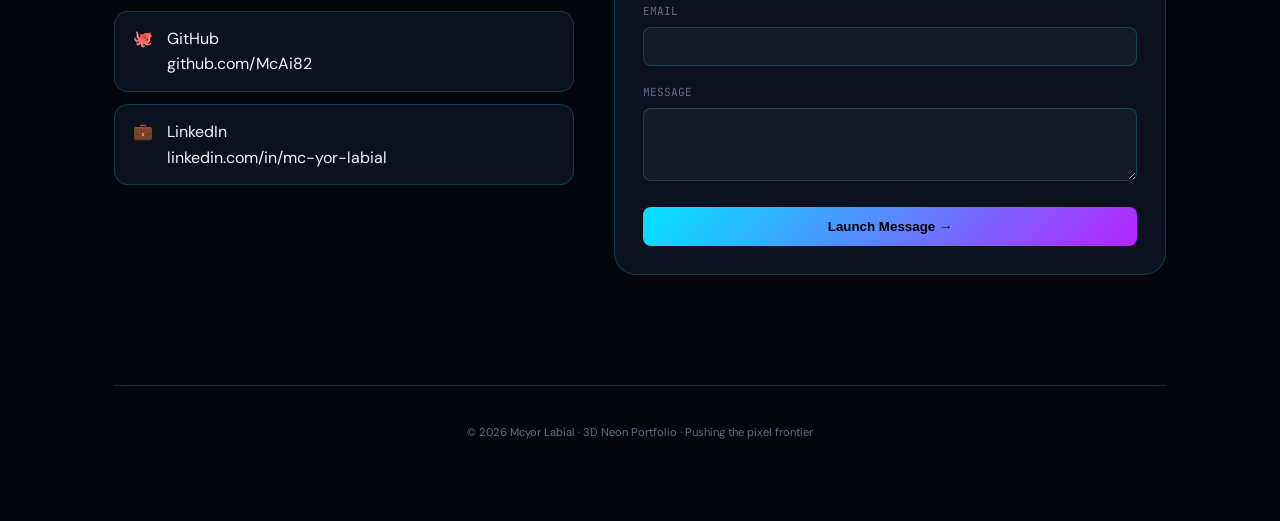
==== commit 3b4d8185: "Change avatar face to 'Invisible Face'" ====
--- a/index.html
+++ b/index.html
@@ -54,7 +54,7 @@
           <div class="avatar-wrap reveal">
             <div class="avatar">
               <div class="avatar-ring"></div>
-              <div class="avatar-face">🧑‍🚀</div>
+              <div class="avatar-face">Invisible Face</div>
             </div>
             <div class="avail-badge pulse-glow">
               <span class="avail-dot"></span>Open for collaborations
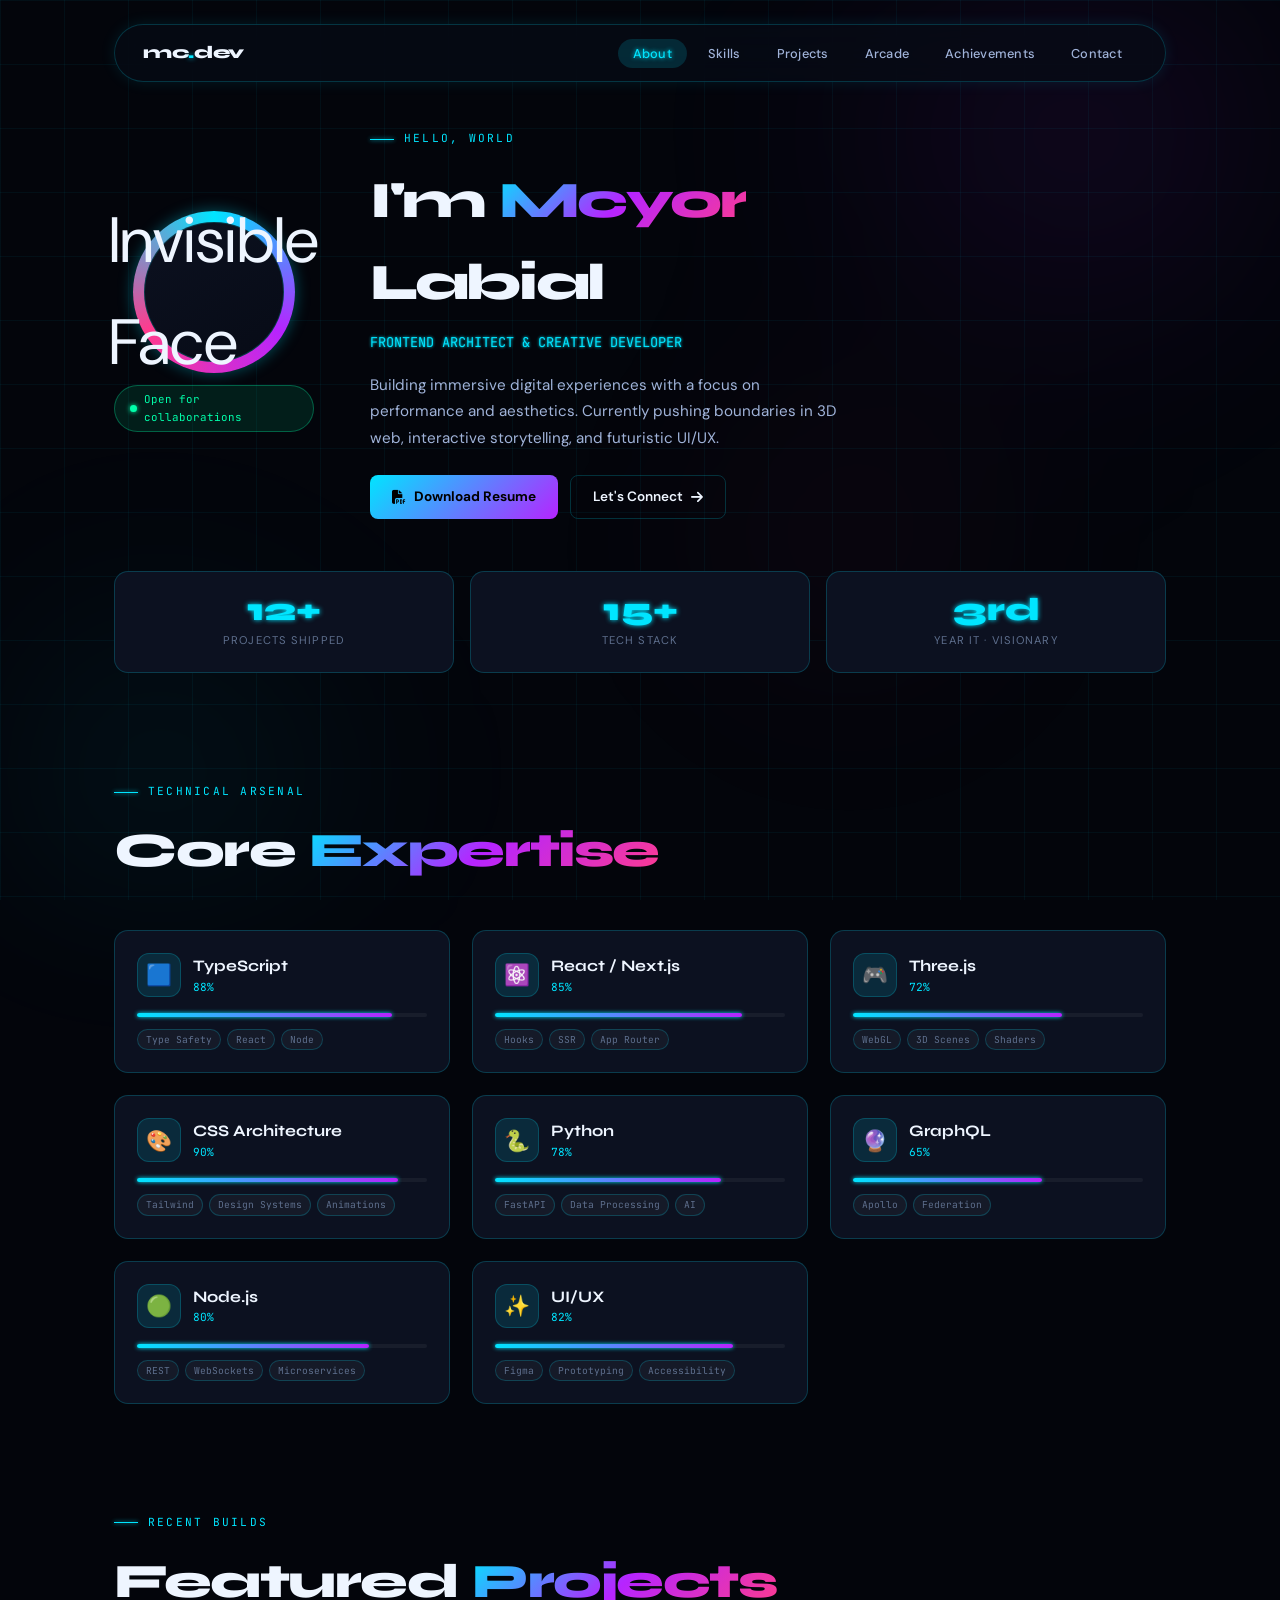
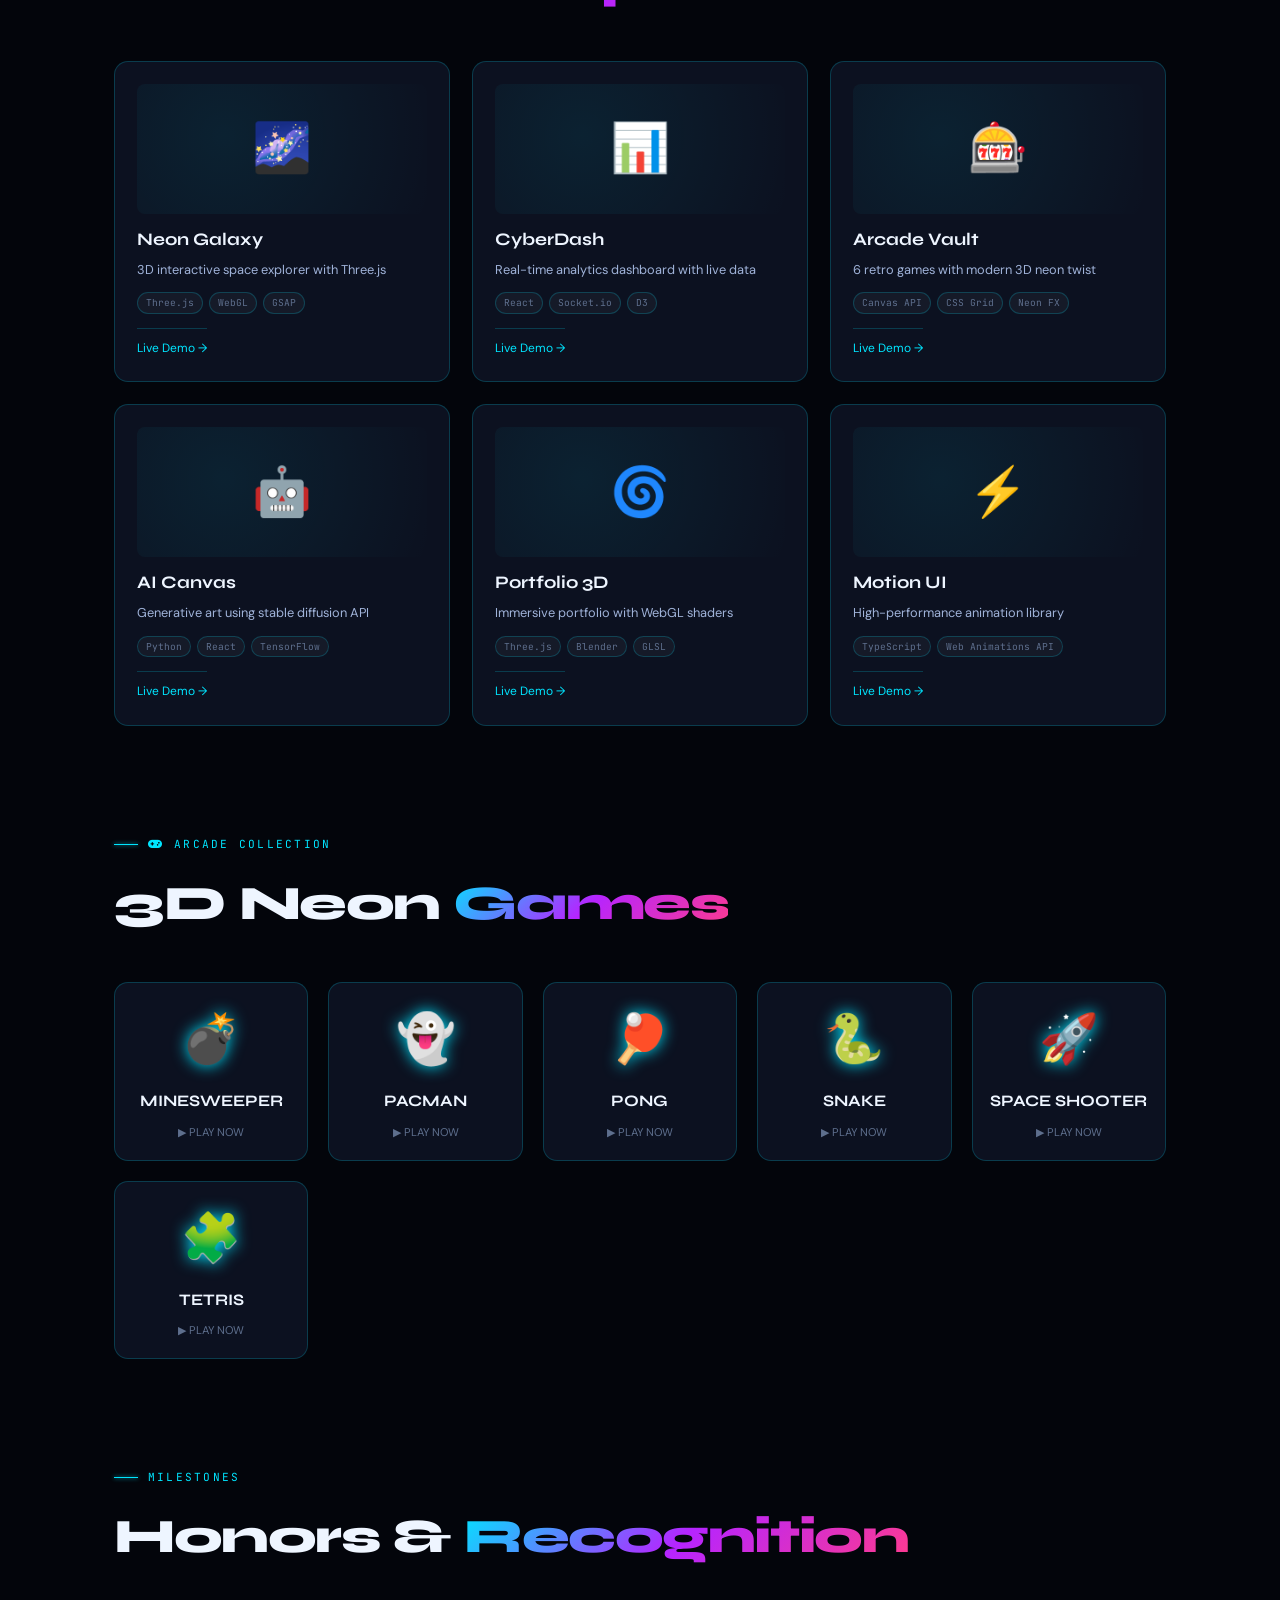
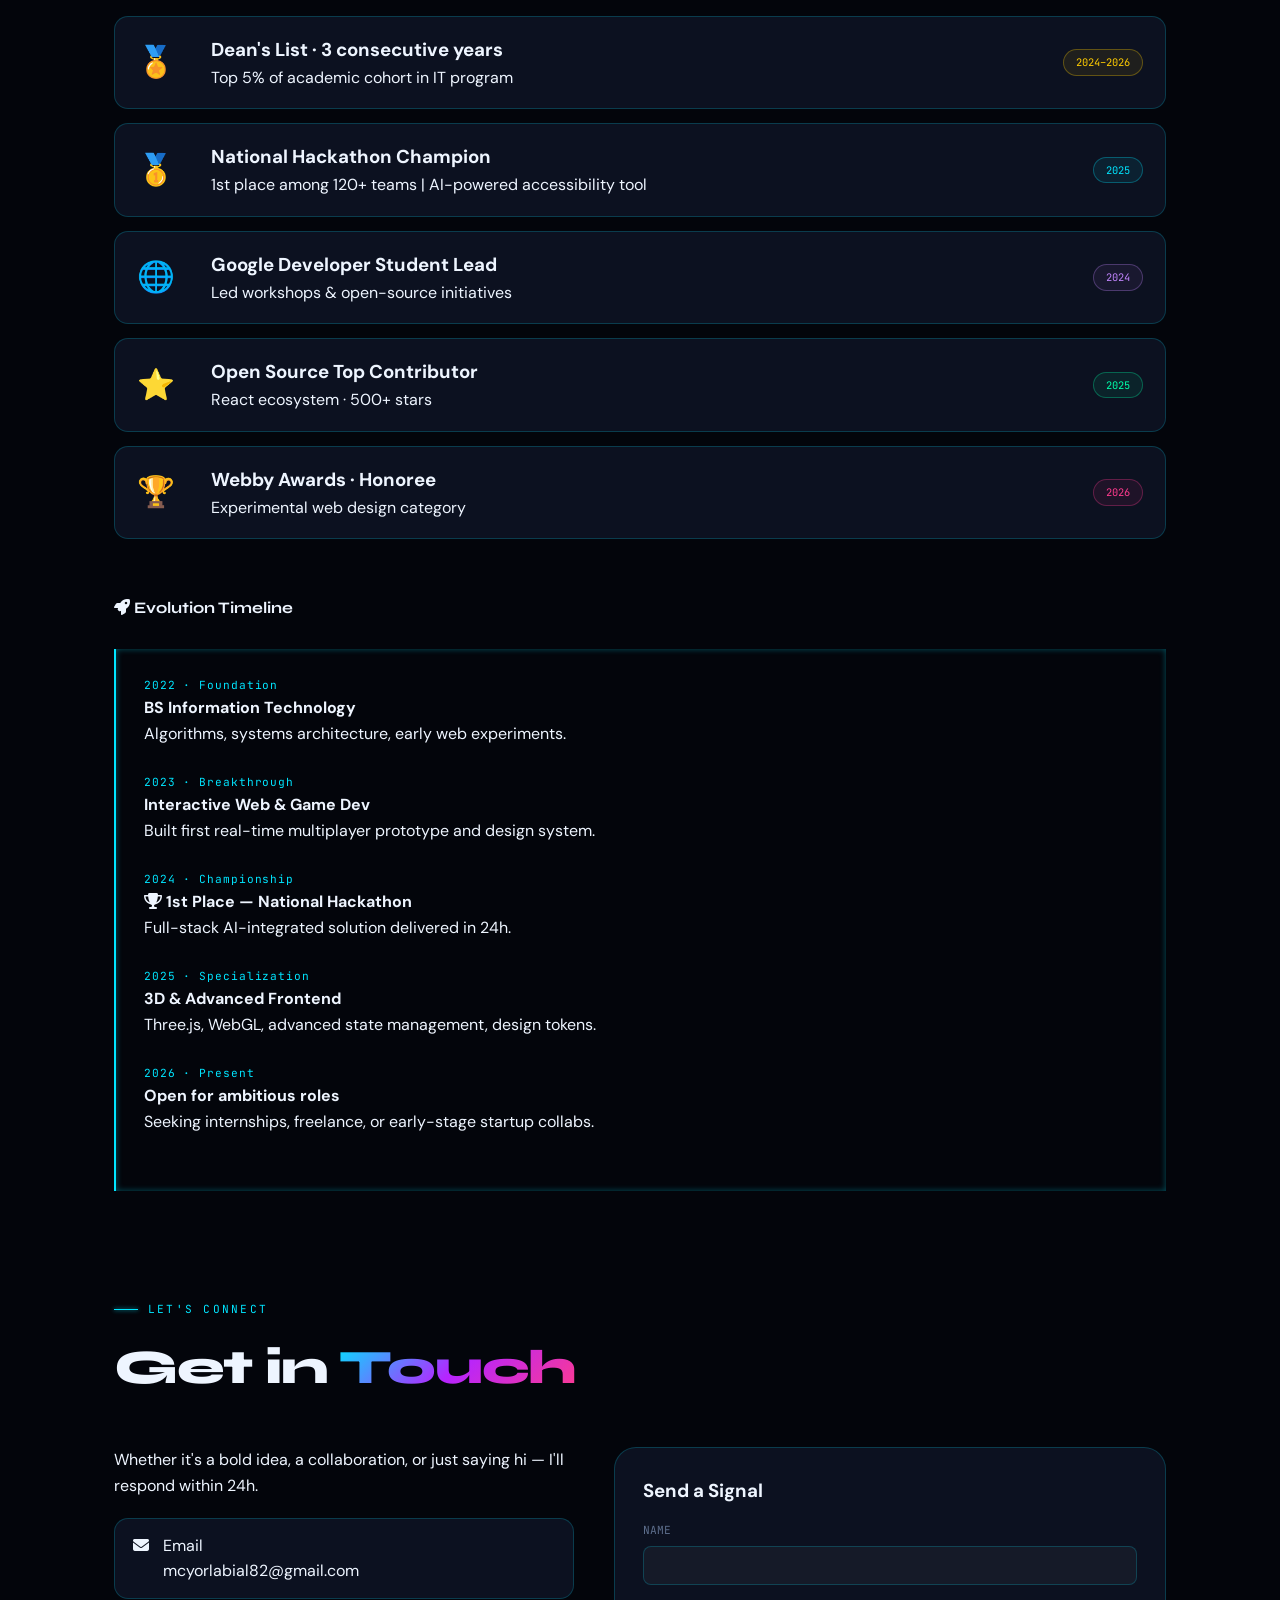
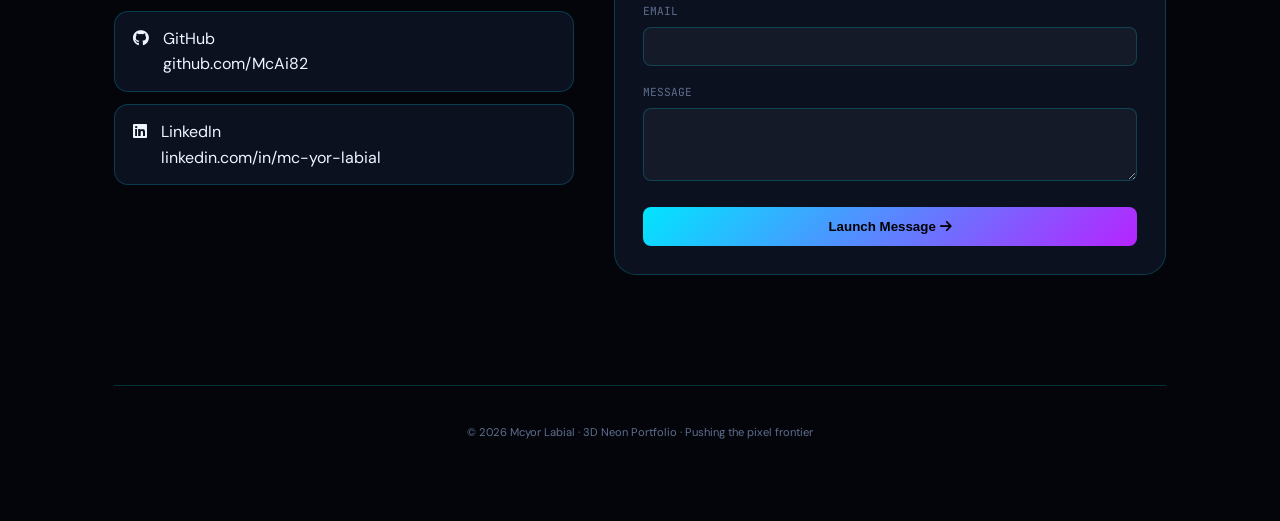
==== commit ebd27564: "Replace all emoji icons with Font Awesome icons" ====
--- a/index.html
+++ b/index.html
@@ -15,6 +15,8 @@
       href="https://fonts.googleapis.com/css2?family=Syne:wght@400;600;700;800&family=DM+Sans:ital,wght@0,300;0,400;0,500;0,600;1,400&family=JetBrains+Mono:wght@400;500&display=swap"
       rel="stylesheet"
     />
+    <!-- Font Awesome -->
+    <link rel="stylesheet" href="https://cdnjs.cloudflare.com/ajax/libs/font-awesome/6.7.0/css/all.min.css" integrity="sha512-9OVDSv6lErphSCMkQ56PRc5cfEz/GigVHBaZvychzkWMps1snalRwpJLw4+ByVRQtzstobJupfpNzJastro2iA==" crossorigin="anonymous" referrerpolicy="no-referrer" />
     <link rel="stylesheet" href="styles.css" />
   </head>
   <body>
@@ -73,7 +75,7 @@
             </p>
             <div class="btn-row reveal">
               <a href="cv.html" target="_blank" class="btn btn-solid"
-                >📄 Download Resume</a
+                ><i class="fas fa-file-pdf"></i> Download Resume</a
               >
               <a
                 href="#"
@@ -82,7 +84,7 @@
                   scrollToSection('contact');
                   return false;
                 "
-                >Let's Connect →</a
+                >Let's Connect <i class="fas fa-arrow-right"></i></a
               >
             </div>
           </div>
@@ -117,7 +119,7 @@
 
       <!-- GAMES ARCADE SECTION with functional links -->
       <section id="games" class="section">
-        <div class="s-label reveal">🎮 Arcade Collection</div>
+        <div class="s-label reveal"><i class="fas fa-gamepad"></i> Arcade Collection</div>
         <div class="s-title reveal">3D Neon <em>Games</em></div>
         <div class="games-grid" id="gamesGrid"></div>
       </section>
@@ -127,7 +129,7 @@
         <div class="s-title reveal">Honors & <em>Recognition</em></div>
         <div class="ach-list" id="achList"></div>
         <div class="timeline reveal">
-          <div class="tl-heading">🚀 Evolution Timeline</div>
+          <div class="tl-heading"><i class="fas fa-rocket"></i> Evolution Timeline</div>
           <div class="tl-list">
             <div class="tl-item">
               <div class="tl-year">2022 · Foundation</div>
@@ -145,7 +147,7 @@
             </div>
             <div class="tl-item">
               <div class="tl-year">2024 · Championship</div>
-              <div class="tl-ev">🏆 1st Place — National Hackathon</div>
+              <div class="tl-ev"><i class="fas fa-trophy"></i> 1st Place — National Hackathon</div>
               <div class="tl-detail">
                 Full-stack AI-integrated solution delivered in 24h.
               </div>
@@ -179,14 +181,14 @@
             </p>
             <div class="contact-links">
               <a href="mailto:mcyorlabial82@gmail.com" class="c-link"
-                ><div class="c-link-icon">📧</div>
+                ><div class="c-link-icon"><i class="fas fa-envelope"></i></div>
                 <div>
                   <div class="c-link-lbl">Email</div>
                   <div class="c-link-val">mcyorlabial82@gmail.com</div>
                 </div></a
               >
               <a href="https://github.com/McAi82" class="c-link"
-                ><div>🐙</div>
+                ><div><i class="fab fa-github"></i></div>
                 <div>
                   <div>GitHub</div>
                   <div>github.com/McAi82</div>
@@ -195,7 +197,7 @@
               <a
                 href="https://www.linkedin.com/in/mc-yor-labial-498ab7399/"
                 class="c-link"
-                ><div>💼</div>
+                ><div><i class="fab fa-linkedin"></i></div>
                 <div>
                   <div>LinkedIn</div>
                   <div>linkedin.com/in/mc-yor-labial</div>
@@ -216,7 +218,7 @@
                 <label>Message</label><textarea rows="3" required></textarea>
               </div>
               <button type="submit" class="submit-btn pulse-glow">
-                Launch Message →
+                Launch Message <i class="fas fa-arrow-right"></i>
               </button>
             </form>
           </div>
